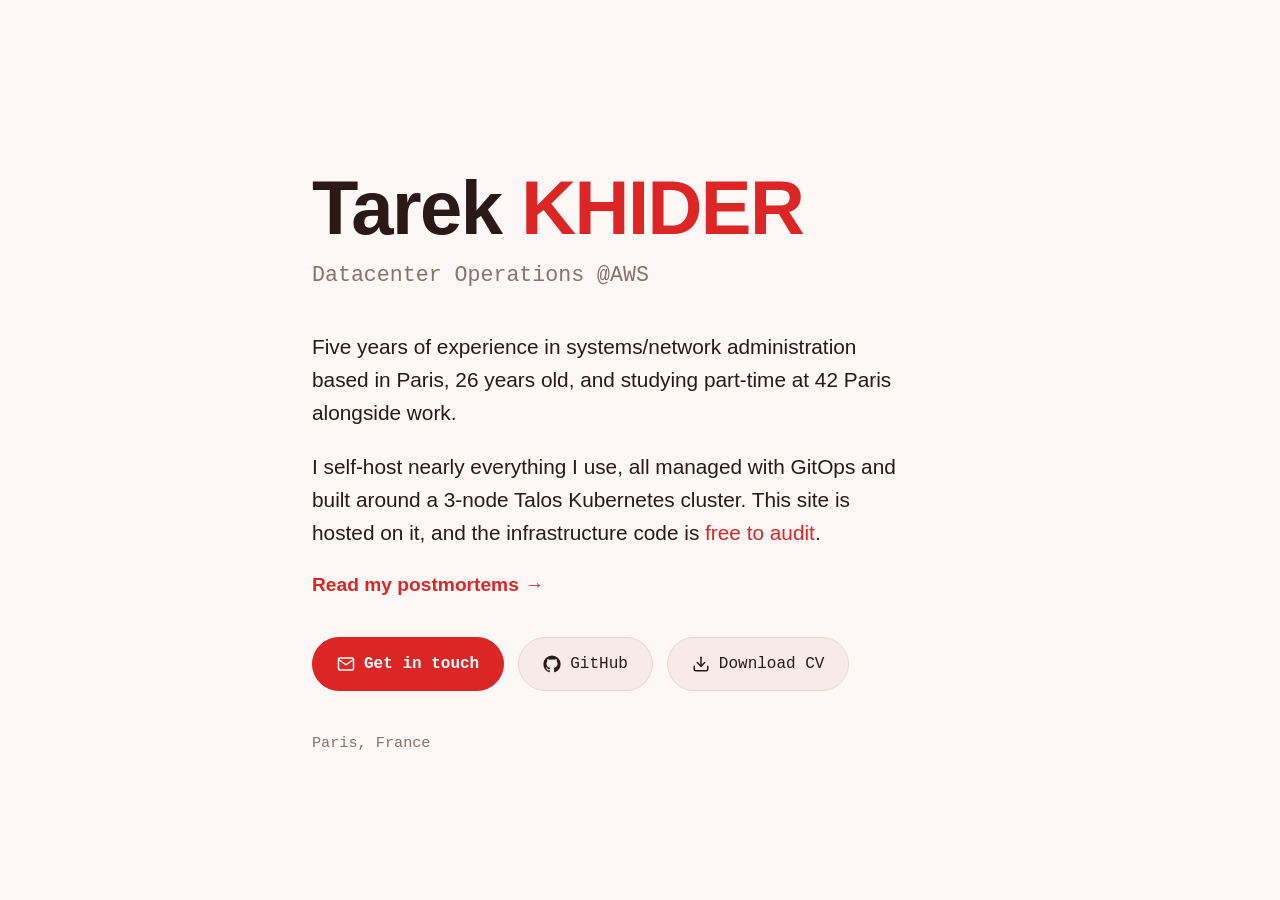
==== index.html @ 4a0d4abc "Enrich postmortems index, remove footer, retitle SSD postmortem The postmortems list now shows a SEV" ====
<!DOCTYPE html>
<html lang="en">
<head>
  <meta charset="UTF-8" />
  <meta name="viewport" content="width=device-width, initial-scale=1.0" />
  <title>Tarek KHIDER</title>
  <meta name="description" content="Tarek Khider, datacenter operations in Paris, currently at AWS and studying at 42. Personal site, self-hosted on a GitOps home lab." />
  <meta name="author" content="Tarek Khider" />

  <!-- Open Graph -->
  <meta property="og:title" content="Tarek Khider | Datacenter Operations" />
  <meta property="og:description" content="Datacenter operations in Paris, currently at AWS. I self-host nearly everything I use, all managed with GitOps." />
  <meta property="og:type" content="website" />

  <link rel="icon" href="data:image/svg+xml,<svg xmlns=%22http://www.w3.org/2000/svg%22 viewBox=%220 0 100 100%22><text y=%22.9em%22 font-size=%2290%22>%E2%9C%A6</text></svg>" />
  <link rel="stylesheet" href="assets/css/style.css?v=8" />
</head>
<body>
  <input type="checkbox" id="cv-toggle" class="cv-check" hidden />

  <main class="hero">
    <h1>Tarek <span class="surname">KHIDER</span></h1>
    <p class="role">Datacenter Operations @AWS</p>

    <p class="bio">Five years of experience in systems/network administration based in Paris, 26 years old,
      and studying part-time at 42 Paris alongside work.</p>

    <p class="bio">I self-host nearly everything I use, all managed with GitOps and built around a 3-node
      Talos Kubernetes cluster. This site is hosted on it, and the infrastructure code is
      <a href="https://github.com/0x746172656b/homelab-infra" target="_blank" rel="noopener noreferrer">free to audit</a>.</p>

    <p class="pm-highlight">
      <a href="/postmortems/">
        Read my postmortems
        <span class="pm-arrow">&rarr;</span>
      </a>
    </p>

    <div class="actions">
      <a class="btn btn-primary" href="mailto:t.khider@outlook.fr">
        <svg class="btn-icon" viewBox="0 0 24 24" fill="none" stroke="currentColor" stroke-width="2" stroke-linecap="round" stroke-linejoin="round" aria-hidden="true">
          <rect x="2" y="4" width="20" height="16" rx="2"/>
          <path d="m22 6-10 7L2 6"/>
        </svg>
        Get in touch
      </a>
      <a class="btn btn-ghost" href="https://github.com/0x746172656b" target="_blank" rel="noopener noreferrer">
        <svg class="btn-icon" viewBox="0 0 24 24" fill="currentColor" aria-hidden="true">
          <path d="M12 .5A11.5 11.5 0 0 0 .5 12a11.5 11.5 0 0 0 7.86 10.92c.575.106.785-.25.785-.555 0-.274-.01-1-.015-1.965-3.196.695-3.87-1.54-3.87-1.54-.523-1.33-1.277-1.685-1.277-1.685-1.044-.713.08-.698.08-.698 1.154.08 1.76 1.185 1.76 1.185 1.026 1.758 2.693 1.25 3.35.955.103-.743.4-1.25.728-1.538-2.552-.29-5.235-1.276-5.235-5.677 0-1.254.448-2.28 1.183-3.084-.119-.29-.513-1.46.112-3.043 0 0 .965-.31 3.163 1.178a10.98 10.98 0 0 1 2.88-.388c.977.004 1.96.132 2.88.388 2.196-1.488 3.16-1.178 3.16-1.178.626 1.583.232 2.753.114 3.043.737.804 1.182 1.83 1.182 3.084 0 4.412-2.687 5.384-5.246 5.668.412.355.78 1.057.78 2.13 0 1.538-.014 2.778-.014 3.157 0 .308.207.667.79.554A11.5 11.5 0 0 0 23.5 12 11.5 11.5 0 0 0 12 .5Z"/>
        </svg>
        GitHub
      </a>
      <label for="cv-toggle" class="btn btn-ghost cv-open">
        <svg class="btn-icon" viewBox="0 0 24 24" fill="none" stroke="currentColor" stroke-width="2" stroke-linecap="round" stroke-linejoin="round" aria-hidden="true">
          <path d="M21 15v4a2 2 0 0 1-2 2H5a2 2 0 0 1-2-2v-4"/>
          <path d="m7 10 5 5 5-5"/>
          <path d="M12 15V3"/>
        </svg>
        Download CV
      </label>
    </div>

    <p class="location">Paris, France</p>
  </main>

  <div class="cv-modal">
    <label for="cv-toggle" class="cv-backdrop" aria-hidden="true"></label>
    <div class="cv-card" role="dialog" aria-label="Choose CV language">
      <p class="cv-card-title">Choose a language</p>
      <a class="cv-menu-item" href="https://cv.khider.fr/tarek-khider-cv-en.pdf" download>English</a>
      <a class="cv-menu-item" href="https://cv.khider.fr/tarek-khider-cv-fr.pdf" download>Français</a>
    </div>
  </div>

</body>
</html>
---- assets/css/style.css ----
:root {
  --bg: #140f0f;
  --bg-soft: #1e1616;
  --border: #362626;
  --text: #f2e9e6;
  --muted: #a4908c;
  --accent: #ef4444;
  --accent-dim: #dc2626;
  --link: #f87171;
  --ok: #4ade80;
  --crit: #b91c1c;
  --mono: ui-monospace, SFMono-Regular, "SF Mono", Menlo, Consolas, "Liberation Mono", monospace;
  --sans: -apple-system, BlinkMacSystemFont, "Segoe UI", Roboto, Helvetica, Arial, sans-serif;
}

@media (prefers-color-scheme: light) {
  :root {
    --bg: #fdf7f6;
    --bg-soft: #f7ebe9;
    --border: #ecd7d3;
    --text: #2a1917;
    --muted: #8a716c;
    --accent: #dc2626;
    --accent-dim: #b91c1c;
    --link: #dc2626;
    --ok: #16a34a;
    --crit: #991b1b;
  }
}

* { box-sizing: border-box; }

html { scroll-behavior: smooth; }

body {
  margin: 0;
  min-height: 100vh;
  display: flex;
  flex-direction: column;
  background: var(--bg);
  color: var(--text);
  font-family: var(--sans);
  line-height: 1.65;
  -webkit-font-smoothing: antialiased;
}

a { color: var(--link); text-decoration: none; }

/* ---------- Hero ---------- */
.hero {
  flex: 1;
  display: flex;
  flex-direction: column;
  align-items: flex-start;
  justify-content: center;
  max-width: 720px;
  width: 100%;
  margin: 0 auto;
  padding: 96px 32px 56px;
}

h1 {
  font-size: clamp(3rem, 9vw, 4.75rem);
  line-height: 1.05;
  margin: 0 0 10px;
  letter-spacing: -0.02em;
  font-weight: 700;
}
.surname { color: var(--accent); }

.role {
  font-family: var(--mono);
  color: var(--muted);
  font-size: clamp(1.1rem, 2.5vw, 1.35rem);
  margin: 0 0 36px;
}

.bio {
  color: var(--text);
  font-size: clamp(1.1rem, 2.2vw, 1.3rem);
  line-height: 1.6;
  max-width: 52ch;
  margin: 0 0 20px;
}
.bio:last-of-type { margin-bottom: 44px; }

/* ---------- Buttons ---------- */
.actions {
  display: flex;
  flex-wrap: wrap;
  gap: 14px;
}

.btn {
  display: inline-flex;
  align-items: center;
  gap: 9px;
  font-family: var(--mono);
  font-size: 1rem;
  padding: 13px 24px;
  border-radius: 999px;
  border: 1px solid var(--border);
  transition: transform 0.12s ease, border-color 0.12s ease, background 0.12s ease;
}
.btn:hover { transform: translateY(-2px); }
.btn:active { transform: translateY(0); }

.btn-icon { width: 18px; height: 18px; flex-shrink: 0; }

.btn-primary {
  background: var(--accent);
  border-color: var(--accent);
  color: #ffffff;
  font-weight: 600;
}
.btn-primary:hover { background: var(--accent-dim); border-color: var(--accent-dim); }

.btn-ghost {
  background: var(--bg-soft);
  color: var(--text);
}
.btn-ghost:hover { border-color: var(--accent); color: var(--accent); }

/* ---------- CV popup (zero JS, CSS-only) ---------- */
.cv-open { cursor: pointer; }

/* Hidden until the checkbox is checked. */
.cv-modal {
  display: none;
  position: fixed;
  inset: 0;
  z-index: 50;
  align-items: center;
  justify-content: center;
  padding: 24px;
}
.cv-check:checked ~ .cv-modal { display: flex; }

.cv-backdrop {
  position: absolute;
  inset: 0;
  background: rgba(0, 0, 0, 0.55);
  cursor: pointer;
}

.cv-card {
  position: relative;
  background: var(--bg-soft);
  border: 1px solid var(--border);
  border-radius: 18px;
  padding: 14px;
  min-width: 240px;
  box-shadow: 0 16px 48px rgba(0, 0, 0, 0.4);
}

.cv-card-title {
  margin: 4px 6px 12px;
  font-family: var(--mono);
  font-size: 0.85rem;
  color: var(--muted);
}

.cv-menu-item {
  display: flex;
  align-items: center;
  gap: 10px;
  font-family: var(--mono);
  font-size: 0.95rem;
  color: var(--text);
  padding: 11px 14px;
  border-radius: 999px;
  white-space: nowrap;
  transition: background 0.12s ease, color 0.12s ease;
}
.cv-menu-item:hover,
.cv-menu-item:focus-visible {
  background: var(--bg);
  color: var(--accent);
  outline: none;
}

/* ---------- Postmortems highlight link ---------- */
.pm-highlight {
  margin: 0 0 36px;
}
.pm-highlight a {
  display: inline-flex;
  align-items: baseline;
  gap: 6px;
  font-size: 1.2rem;
  font-weight: 700;
  color: var(--accent);
  transition: gap 0.15s ease;
}
.pm-highlight a:hover { gap: 11px; }
.pm-arrow { transition: transform 0.15s ease; }

.location {
  margin-top: 40px;
  font-family: var(--mono);
  font-size: 0.95rem;
  color: var(--muted);
}

/* ---------- 404 page ---------- */
.error-page {
  align-items: center;
  text-align: center;
}
.error-img {
  width: 220px;
  height: 220px;
  object-fit: cover;
  border-radius: 50%;
  border: 1px solid var(--border);
  margin-bottom: 28px;
}
.error-page h1 { font-size: clamp(2.2rem, 6vw, 3rem); }
.error-page hr {
  width: 64px;
  border: none;
  border-top: 1px solid var(--border);
  margin: 20px 0;
}

/* ---------- Writing (blog) ---------- */
.doc {
  flex: 1;
  width: 100%;
  max-width: 720px;
  margin: 0 auto;
  padding: 72px 32px 56px;
}

.topnav {
  display: flex;
  flex-wrap: wrap;
  align-items: center;
  justify-content: space-between;
  gap: 16px;
  margin-bottom: 40px;
}

.back-link {
  display: inline-flex;
  align-items: center;
  gap: 8px;
  font-family: var(--mono);
  font-size: 0.9rem;
  color: var(--muted);
  transition: color 0.12s ease;
}
.back-link:hover { color: var(--accent); }
.back-link svg { width: 16px; height: 16px; }

/* Post list */
.post-list {
  list-style: none;
  margin: 0;
  padding: 0;
  display: flex;
  flex-direction: column;
  gap: 4px;
}
.post-list li { border-top: 1px solid var(--border); }
.post-list li:last-child { border-bottom: 1px solid var(--border); }
.post-item {
  display: flex;
  flex-direction: column;
  gap: 4px;
  padding: 20px 4px;
  transition: padding-left 0.12s ease;
}
.post-item:hover { padding-left: 12px; }
.post-item .post-meta {
  display: flex;
  align-items: center;
  gap: 10px;
  font-family: var(--mono);
  font-size: 0.76rem;
}
.post-item .post-date {
  font-family: var(--mono);
  font-size: 0.78rem;
  color: var(--muted);
}
.post-item .post-summary {
  font-size: 0.95rem;
  color: var(--muted);
  line-height: 1.5;
}
.post-item .post-title {
  font-size: 1.2rem;
  font-weight: 600;
  color: var(--text);
  line-height: 1.35;
}
.post-item:hover .post-title { color: var(--accent); }

/* Post meta + severity chips */
.post-head { margin-bottom: 8px; }
.post-head h1 {
  font-size: clamp(1.9rem, 5vw, 2.6rem);
  line-height: 1.15;
  letter-spacing: -0.02em;
  margin: 0 0 18px;
}
.meta-row {
  display: flex;
  flex-wrap: wrap;
  gap: 8px;
  margin-bottom: 8px;
  font-family: var(--mono);
  font-size: 0.76rem;
}
.chip {
  display: inline-flex;
  align-items: center;
  gap: 6px;
  padding: 4px 11px;
  border-radius: 999px;
  border: 1px solid var(--border);
  background: var(--bg-soft);
  color: var(--muted);
}
.chip.resolved {
  border-color: color-mix(in srgb, var(--ok) 45%, transparent);
  color: var(--ok);
  background: color-mix(in srgb, var(--ok) 12%, transparent);
}
.chip.sev {
  border-color: color-mix(in srgb, var(--crit) 50%, transparent);
  color: var(--crit);
  background: color-mix(in srgb, var(--crit) 12%, transparent);
}

/* Prose */
.prose { font-size: 1.02rem; }
.prose h2 {
  font-size: 1.3rem;
  letter-spacing: -0.01em;
  margin: 40px 0 12px;
  padding-bottom: 8px;
  border-bottom: 1px solid var(--border);
}
.prose h3 { font-size: 1.05rem; margin: 28px 0 8px; }
.prose p { margin: 0 0 16px; }
.prose ul, .prose ol { margin: 0 0 16px; padding-left: 22px; }
.prose li { margin: 6px 0; }
.prose li::marker { color: var(--accent); }
.prose strong { color: var(--text); font-weight: 600; }
.prose a { border-bottom: 1px solid transparent; transition: border-color 0.12s ease; }
.prose a:hover { border-bottom-color: var(--link); }
.prose code {
  font-family: var(--mono);
  font-size: 0.86em;
  background: var(--bg-soft);
  border: 1px solid var(--border);
  border-radius: 6px;
  padding: 1px 6px;
}
.prose .lead {
  font-size: 1.12rem;
  color: var(--text);
  line-height: 1.6;
}
.prose figure {
  margin: 20px 0 24px;
  border: 1px solid var(--border);
  border-radius: 10px;
  overflow: hidden;
  background: var(--bg-soft);
}
.prose figure img { display: block; width: 100%; height: auto; }
.prose figcaption {
  font-family: var(--mono);
  font-size: 0.78rem;
  color: var(--muted);
  line-height: 1.5;
  padding: 10px 14px;
  border-top: 1px solid var(--border);
}
.task-list { list-style: none; padding-left: 4px; }
.task-list li { padding-left: 26px; position: relative; }
.task-list li::before {
  content: "";
  position: absolute;
  left: 0;
  top: 0.45em;
  width: 13px;
  height: 13px;
  border: 1px solid var(--muted);
  border-radius: 4px;
}
.task-list li.done { color: var(--muted); }
.task-list li.done::before {
  background: var(--accent);
  border-color: var(--accent);
}
.task-list li.done::after {
  content: "";
  position: absolute;
  left: 4px;
  top: 0.5em;
  width: 4px;
  height: 8px;
  border: solid #ffffff;
  border-width: 0 2px 2px 0;
  transform: rotate(45deg);
}

@media (max-width: 560px) {
  .hero { padding-top: 56px; }
  .doc { padding-top: 48px; }
}
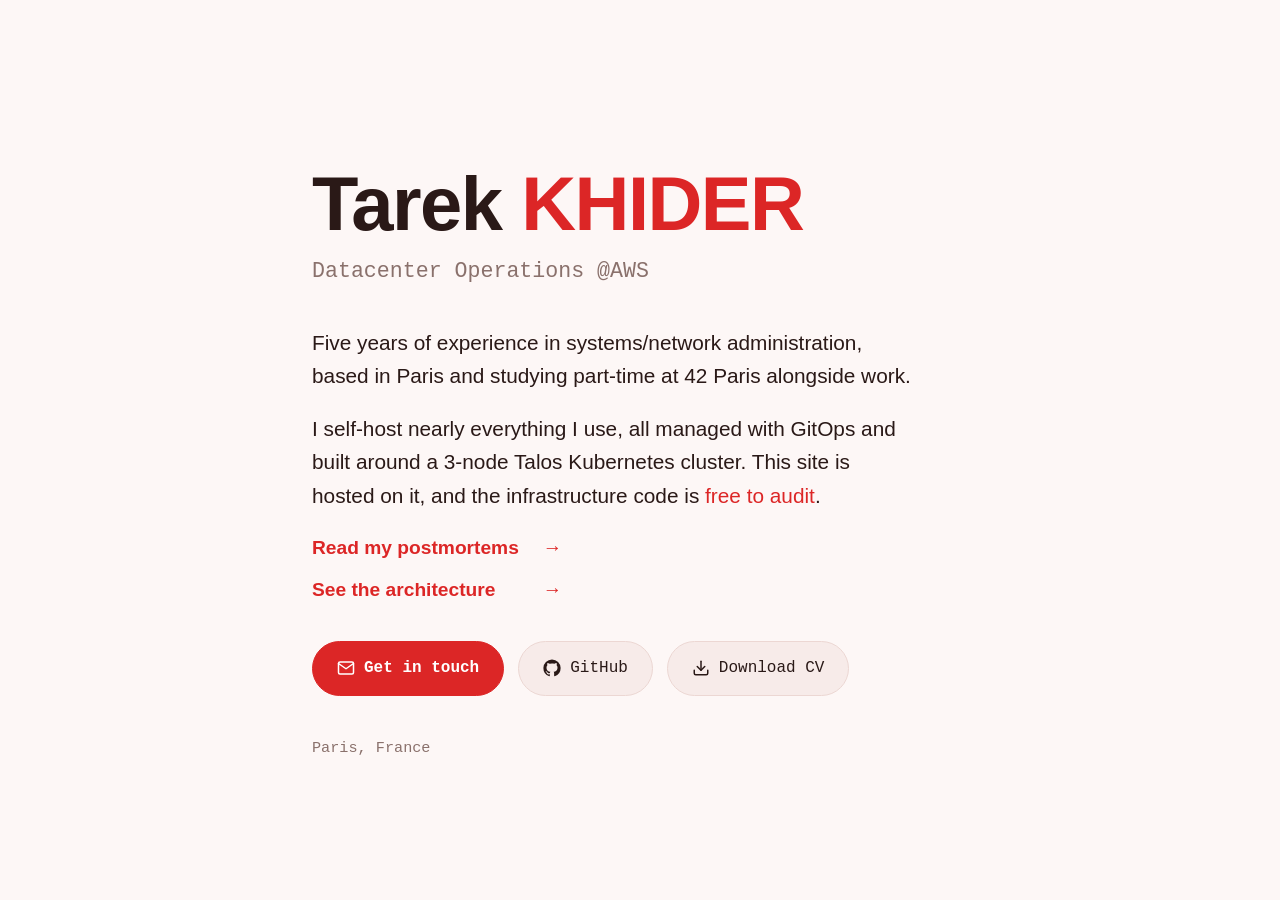
==== commit 719d73a4: "Add architecture page with request-path and GitOps diagrams CSS-only diagrams (no JS, CSP-safe, dark" ====
--- a/index.html
+++ b/index.html
@@ -13,7 +13,7 @@
   <meta property="og:type" content="website" />
 
   <link rel="icon" href="data:image/svg+xml,<svg xmlns=%22http://www.w3.org/2000/svg%22 viewBox=%220 0 100 100%22><text y=%22.9em%22 font-size=%2290%22>%E2%9C%A6</text></svg>" />
-  <link rel="stylesheet" href="assets/css/style.css?v=8" />
+  <link rel="stylesheet" href="assets/css/style.css?v=9" />
 </head>
 <body>
   <input type="checkbox" id="cv-toggle" class="cv-check" hidden />
@@ -22,7 +22,7 @@
     <h1>Tarek <span class="surname">KHIDER</span></h1>
     <p class="role">Datacenter Operations @AWS</p>
 
-    <p class="bio">Five years of experience in systems/network administration based in Paris, 26 years old,
+    <p class="bio">Five years of experience in systems/network administration, based in Paris
       and studying part-time at 42 Paris alongside work.</p>
 
     <p class="bio">I self-host nearly everything I use, all managed with GitOps and built around a 3-node
@@ -32,6 +32,10 @@
     <p class="pm-highlight">
       <a href="/postmortems/">
         Read my postmortems
+        <span class="pm-arrow">&rarr;</span>
+      </a>
+      <a href="/architecture/">
+        See the architecture
         <span class="pm-arrow">&rarr;</span>
       </a>
     </p>
--- a/assets/css/style.css
+++ b/assets/css/style.css
@@ -182,17 +182,21 @@
 /* ---------- Postmortems highlight link ---------- */
 .pm-highlight {
   margin: 0 0 36px;
+  display: inline-flex;
+  flex-direction: column;
+  align-items: stretch;
+  gap: 10px;
 }
 .pm-highlight a {
-  display: inline-flex;
+  display: flex;
   align-items: baseline;
-  gap: 6px;
+  justify-content: space-between;
+  gap: 24px;
   font-size: 1.2rem;
   font-weight: 700;
   color: var(--accent);
-  transition: gap 0.15s ease;
-}
-.pm-highlight a:hover { gap: 11px; }
+}
+.pm-highlight a:hover .pm-arrow { transform: translateX(3px); }
 .pm-arrow { transition: transform 0.15s ease; }
 
 .location {
@@ -409,7 +413,116 @@
   transform: rotate(45deg);
 }
 
+/* ---------- Architecture diagram ---------- */
+.diagram {
+  display: flex;
+  flex-direction: column;
+  margin: 24px 0 24px;
+}
+
+.d-box {
+  border: 1px solid var(--border);
+  background: var(--bg-soft);
+  border-radius: 12px;
+  padding: 12px 16px;
+  text-align: center;
+}
+.d-name {
+  display: block;
+  font-weight: 600;
+  font-size: 0.95rem;
+  color: var(--text);
+}
+.d-sub {
+  display: block;
+  font-family: var(--mono);
+  font-size: 0.72rem;
+  color: var(--muted);
+  line-height: 1.5;
+  margin-top: 3px;
+}
+
+.d-arrow {
+  display: flex;
+  flex-direction: column;
+  align-items: center;
+  padding: 5px 0;
+  font-family: var(--mono);
+  font-size: 0.72rem;
+  color: var(--muted);
+  text-align: center;
+}
+.d-arrow::after {
+  content: "\2193";
+  color: var(--accent);
+  font-size: 1.05rem;
+  line-height: 1.2;
+}
+
+.d-cluster { padding-bottom: 16px; }
+.d-inner {
+  border: 1px solid var(--border);
+  background: var(--bg);
+  border-radius: 10px;
+  padding: 10px 14px;
+  margin-top: 12px;
+}
+.d-chips {
+  display: flex;
+  flex-wrap: wrap;
+  justify-content: center;
+  gap: 7px;
+  margin-top: 12px;
+}
+.d-chip {
+  font-family: var(--mono);
+  font-size: 0.72rem;
+  color: var(--muted);
+  border: 1px solid var(--border);
+  background: var(--bg);
+  border-radius: 999px;
+  padding: 3px 10px;
+}
+
+.d-split {
+  display: grid;
+  grid-template-columns: 1fr 1fr;
+  gap: 0 18px;
+}
+.d-branch {
+  display: flex;
+  flex-direction: column;
+}
+.d-branch .d-box { flex: 1; }
+
+.d-row {
+  display: flex;
+  align-items: stretch;
+}
+.d-row .d-box { flex: 1; }
+.d-harrow {
+  display: flex;
+  flex-direction: column;
+  align-items: center;
+  justify-content: center;
+  padding: 0 10px;
+  font-family: var(--mono);
+  font-size: 0.72rem;
+  color: var(--muted);
+  text-align: center;
+  max-width: 110px;
+}
+.d-harrow::after {
+  content: "\2192";
+  color: var(--accent);
+  font-size: 1.05rem;
+}
+
 @media (max-width: 560px) {
   .hero { padding-top: 56px; }
   .doc { padding-top: 48px; }
-}
+  .d-split { grid-template-columns: 1fr; }
+  .d-row { flex-direction: column; }
+  .d-harrow { padding: 5px 0; max-width: none; }
+  .d-harrow::after { content: "\2193"; }
+}
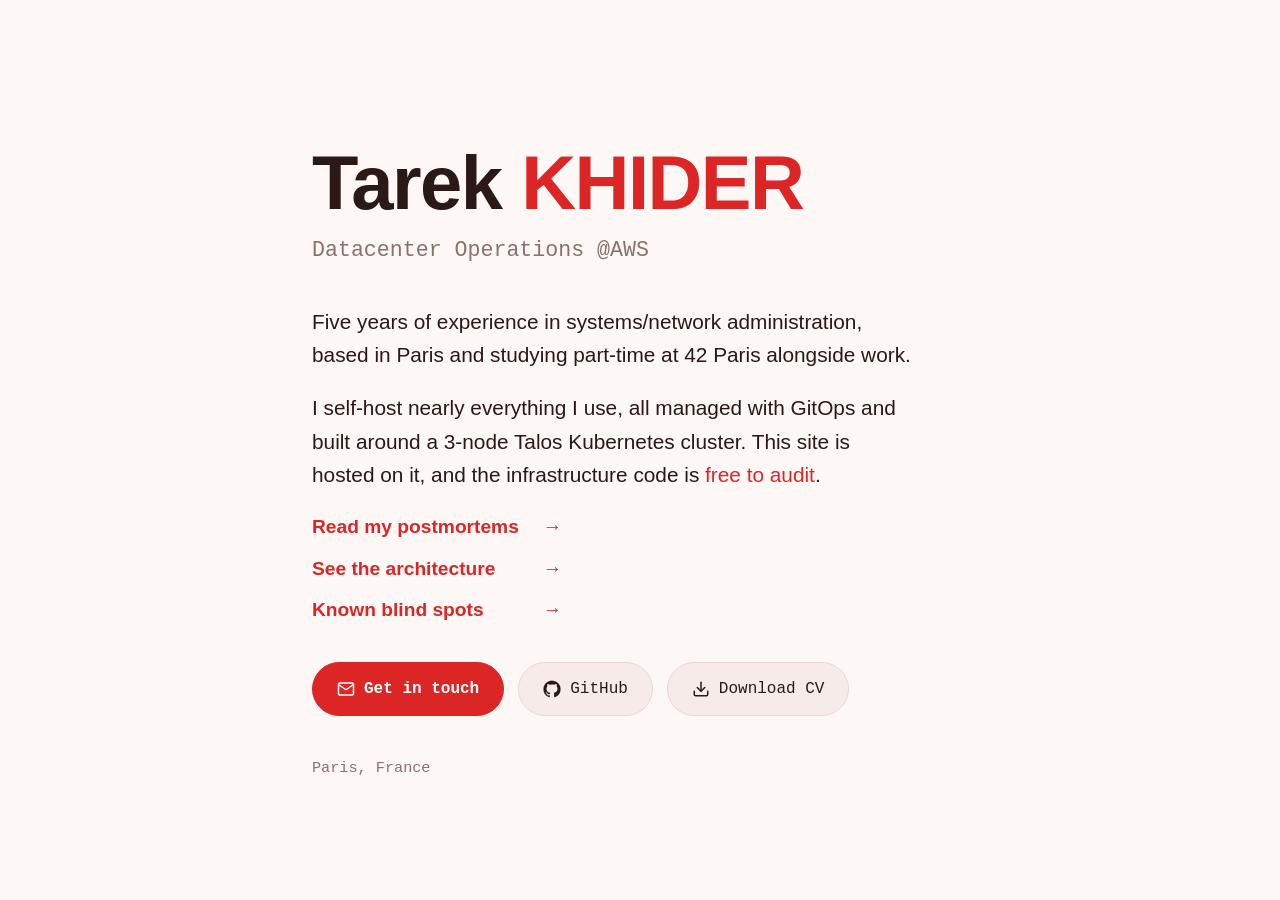
==== commit ad8d320e: "Add known blind spots page" ====
--- a/index.html
+++ b/index.html
@@ -36,6 +36,10 @@
       </a>
       <a href="/architecture/">
         See the architecture
+        <span class="pm-arrow">&rarr;</span>
+      </a>
+      <a href="/blind-spots/">
+        Known blind spots
         <span class="pm-arrow">&rarr;</span>
       </a>
     </p>
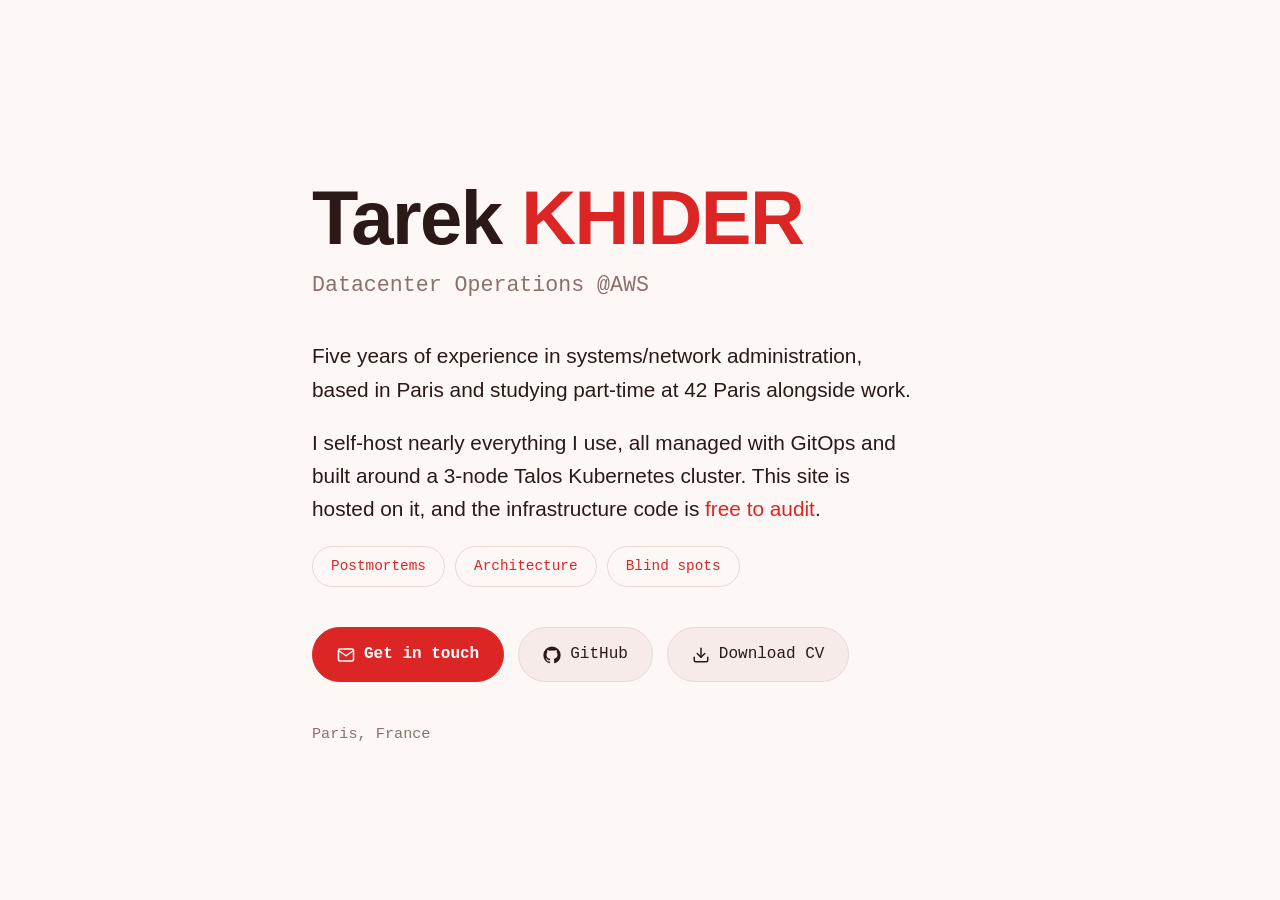
==== commit 896e9fd6: "Replace stacked arrow links with a pill row" ====
--- a/index.html
+++ b/index.html
@@ -13,7 +13,7 @@
   <meta property="og:type" content="website" />
 
   <link rel="icon" href="data:image/svg+xml,<svg xmlns=%22http://www.w3.org/2000/svg%22 viewBox=%220 0 100 100%22><text y=%22.9em%22 font-size=%2290%22>%E2%9C%A6</text></svg>" />
-  <link rel="stylesheet" href="assets/css/style.css?v=9" />
+  <link rel="stylesheet" href="assets/css/style.css?v=10" />
 </head>
 <body>
   <input type="checkbox" id="cv-toggle" class="cv-check" hidden />
@@ -29,20 +29,11 @@
       Talos Kubernetes cluster. This site is hosted on it, and the infrastructure code is
       <a href="https://github.com/0x746172656b/homelab-infra" target="_blank" rel="noopener noreferrer">free to audit</a>.</p>
 
-    <p class="pm-highlight">
-      <a href="/postmortems/">
-        Read my postmortems
-        <span class="pm-arrow">&rarr;</span>
-      </a>
-      <a href="/architecture/">
-        See the architecture
-        <span class="pm-arrow">&rarr;</span>
-      </a>
-      <a href="/blind-spots/">
-        Known blind spots
-        <span class="pm-arrow">&rarr;</span>
-      </a>
-    </p>
+    <nav class="page-links" aria-label="Site pages">
+      <a href="/postmortems/">Postmortems</a>
+      <a href="/architecture/">Architecture</a>
+      <a href="/blind-spots/">Blind spots</a>
+    </nav>
 
     <div class="actions">
       <a class="btn btn-primary" href="mailto:t.khider@outlook.fr">
--- a/assets/css/style.css
+++ b/assets/css/style.css
@@ -179,25 +179,26 @@
   outline: none;
 }
 
-/* ---------- Postmortems highlight link ---------- */
-.pm-highlight {
-  margin: 0 0 36px;
-  display: inline-flex;
-  flex-direction: column;
-  align-items: stretch;
+/* ---------- Page links ---------- */
+.page-links {
+  margin: 0 0 40px;
+  display: flex;
+  flex-wrap: wrap;
   gap: 10px;
 }
-.pm-highlight a {
-  display: flex;
-  align-items: baseline;
-  justify-content: space-between;
-  gap: 24px;
-  font-size: 1.2rem;
-  font-weight: 700;
+.page-links a {
+  font-family: var(--mono);
+  font-size: 0.9rem;
   color: var(--accent);
-}
-.pm-highlight a:hover .pm-arrow { transform: translateX(3px); }
-.pm-arrow { transition: transform 0.15s ease; }
+  padding: 8px 18px;
+  border: 1px solid var(--border);
+  border-radius: 999px;
+  transition: border-color 0.12s ease, background 0.12s ease;
+}
+.page-links a:hover {
+  border-color: var(--accent);
+  background: var(--bg-soft);
+}
 
 .location {
   margin-top: 40px;
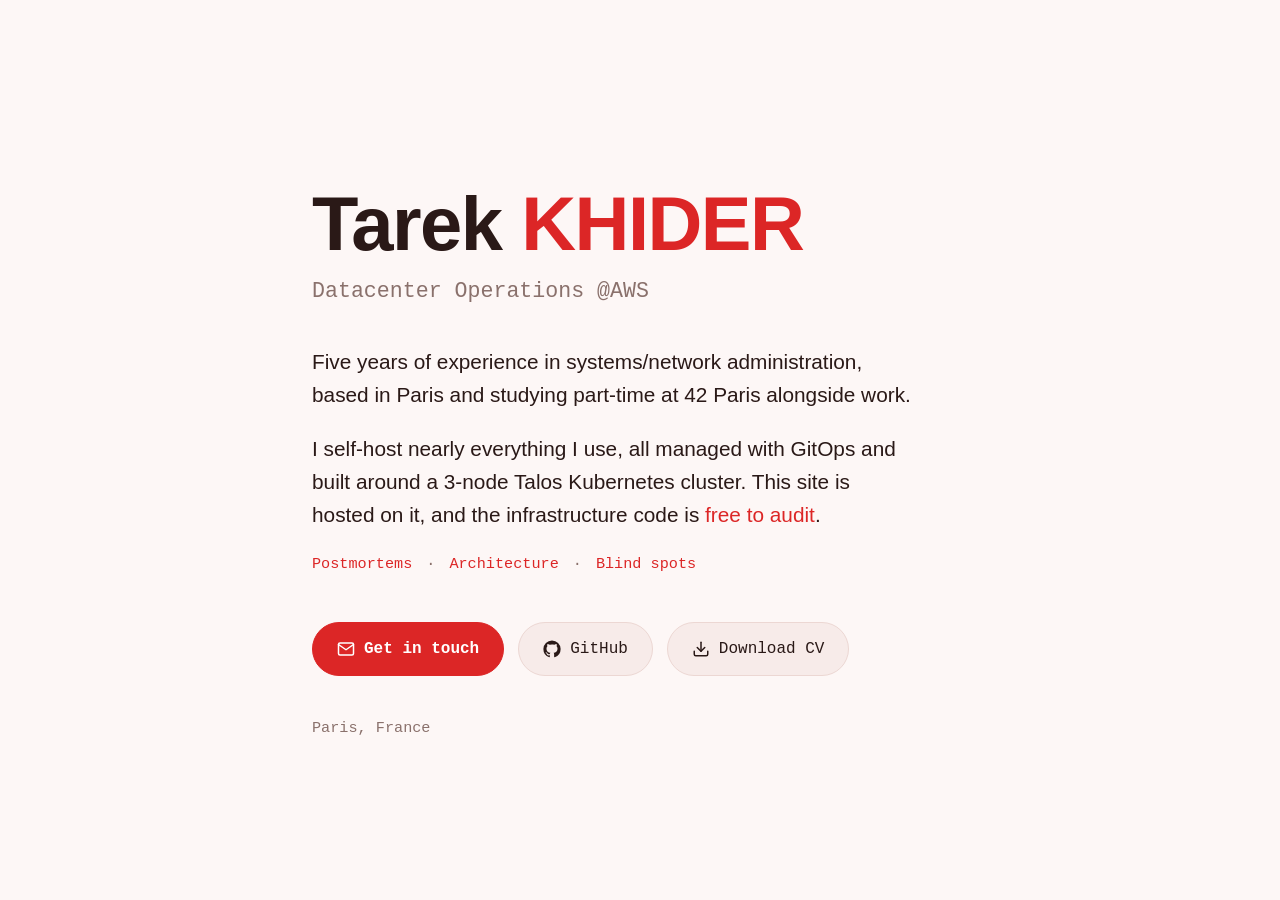
==== commit d249de56: "Replace pill row with inline text links" ====
--- a/index.html
+++ b/index.html
@@ -13,7 +13,7 @@
   <meta property="og:type" content="website" />
 
   <link rel="icon" href="data:image/svg+xml,<svg xmlns=%22http://www.w3.org/2000/svg%22 viewBox=%220 0 100 100%22><text y=%22.9em%22 font-size=%2290%22>%E2%9C%A6</text></svg>" />
-  <link rel="stylesheet" href="assets/css/style.css?v=10" />
+  <link rel="stylesheet" href="assets/css/style.css?v=11" />
 </head>
 <body>
   <input type="checkbox" id="cv-toggle" class="cv-check" hidden />
@@ -31,7 +31,9 @@
 
     <nav class="page-links" aria-label="Site pages">
       <a href="/postmortems/">Postmortems</a>
+      <span class="sep" aria-hidden="true">&middot;</span>
       <a href="/architecture/">Architecture</a>
+      <span class="sep" aria-hidden="true">&middot;</span>
       <a href="/blind-spots/">Blind spots</a>
     </nav>
 
--- a/assets/css/style.css
+++ b/assets/css/style.css
@@ -181,24 +181,22 @@
 
 /* ---------- Page links ---------- */
 .page-links {
-  margin: 0 0 40px;
+  margin: 0 0 44px;
   display: flex;
   flex-wrap: wrap;
-  gap: 10px;
+  align-items: baseline;
+  column-gap: 14px;
+  row-gap: 8px;
+  font-family: var(--mono);
+  font-size: 0.95rem;
 }
 .page-links a {
-  font-family: var(--mono);
-  font-size: 0.9rem;
   color: var(--accent);
-  padding: 8px 18px;
-  border: 1px solid var(--border);
-  border-radius: 999px;
-  transition: border-color 0.12s ease, background 0.12s ease;
-}
-.page-links a:hover {
-  border-color: var(--accent);
-  background: var(--bg-soft);
-}
+  border-bottom: 1px solid transparent;
+  transition: border-color 0.12s ease;
+}
+.page-links a:hover { border-bottom-color: var(--accent); }
+.page-links .sep { color: var(--muted); }
 
 .location {
   margin-top: 40px;
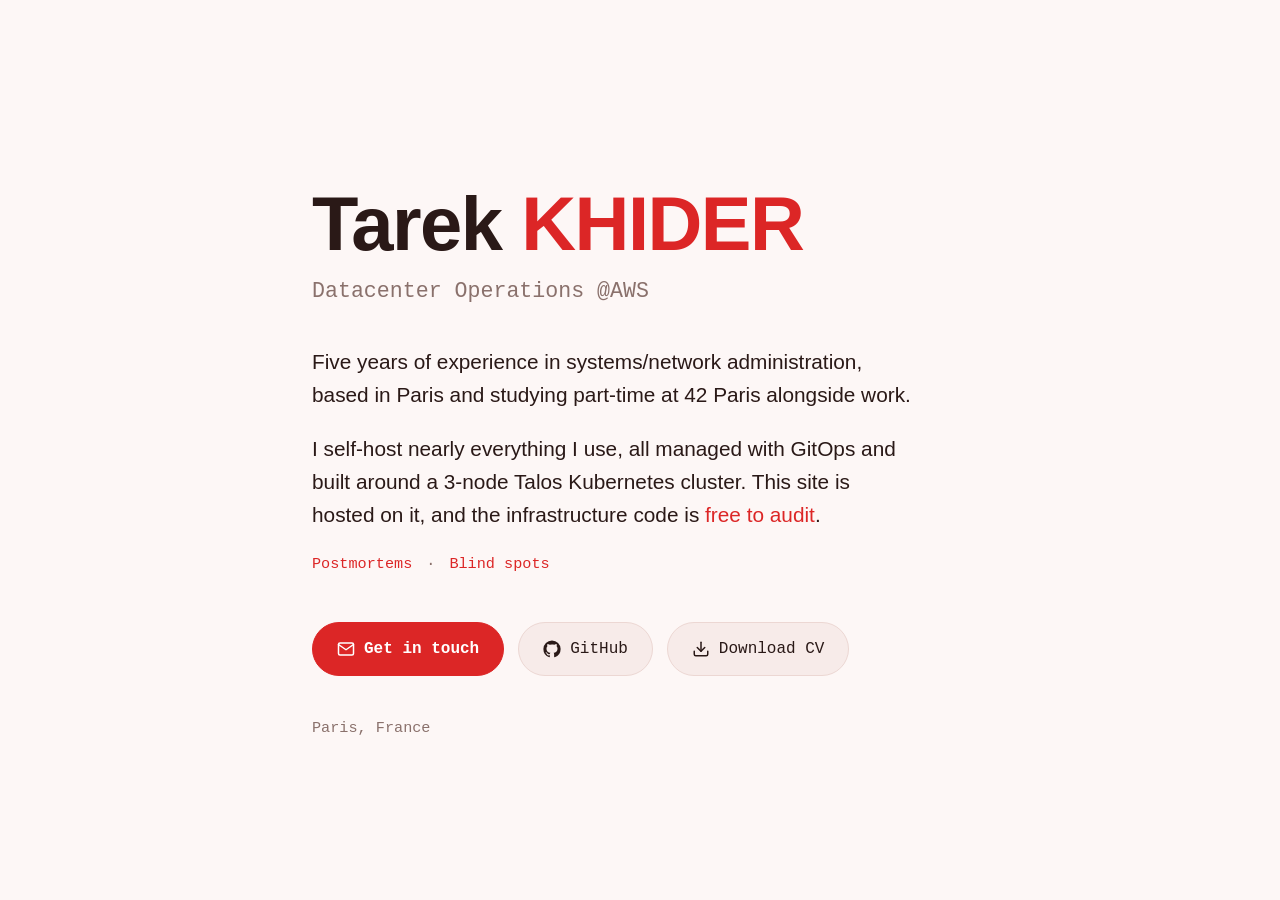
==== commit 103345bc: "Add PoE port postmortem, retire the architecture page New postmortem covering the three-day storage " ====
--- a/index.html
+++ b/index.html
@@ -31,8 +31,6 @@
 
     <nav class="page-links" aria-label="Site pages">
       <a href="/postmortems/">Postmortems</a>
-      <span class="sep" aria-hidden="true">&middot;</span>
-      <a href="/architecture/">Architecture</a>
       <span class="sep" aria-hidden="true">&middot;</span>
       <a href="/blind-spots/">Blind spots</a>
     </nav>
